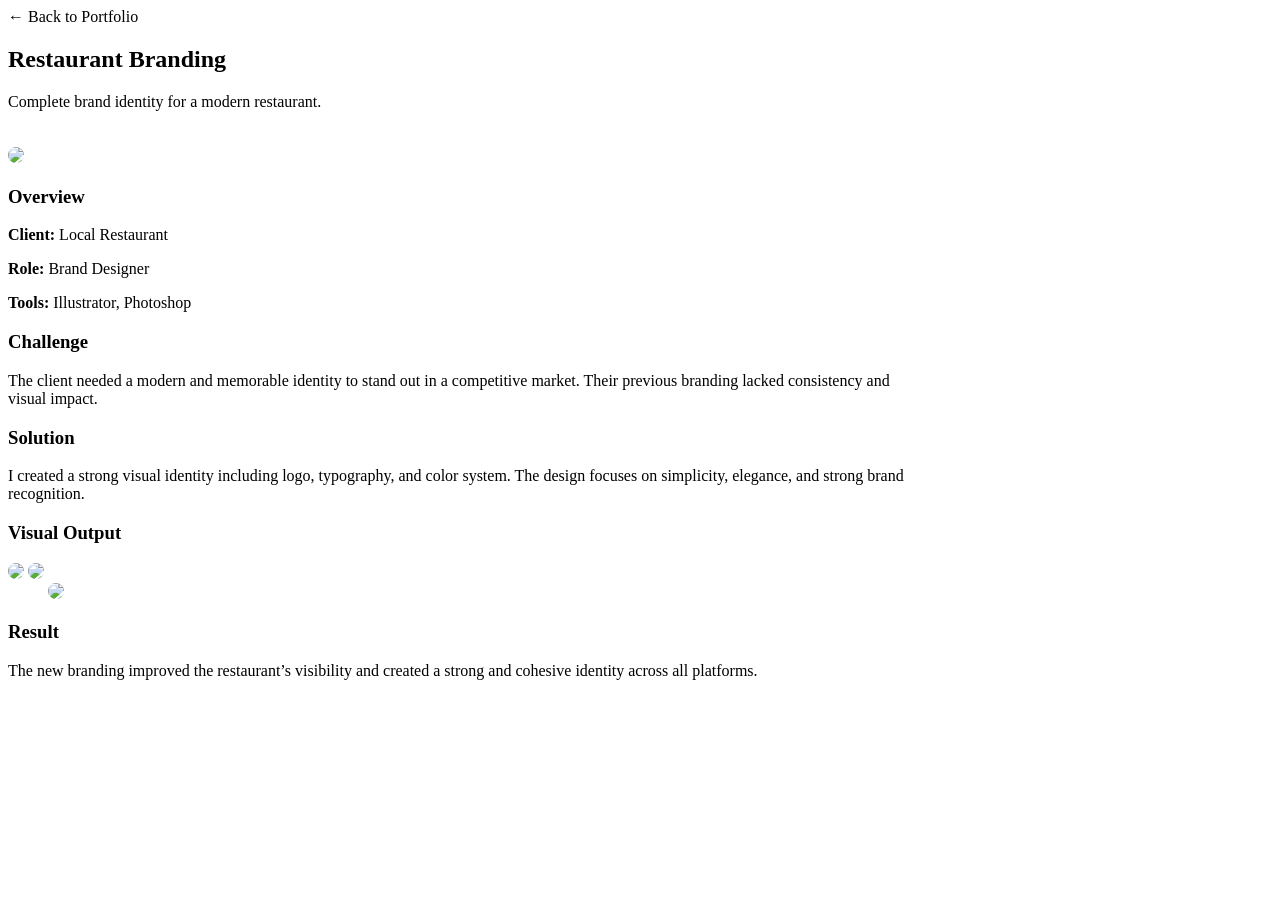
==== projects/project1.html @ 4d296792 "Add files via upload" ====
<!DOCTYPE html>
<html lang="en">
<head>
    <meta charset="UTF-8">
    <meta name="viewport" content="width=device-width, initial-scale=1.0">
    <title>Project | Mohamed AMIRI</title>
    <link rel="stylesheet" href="../style.css">
</head>

<body>

<div class="container" style="grid-template-columns: 1fr; max-width: 900px;">

    <!-- BACK BUTTON -->
    <a href="../index.html" style="
        margin-bottom: 20px;
        display: inline-block;
        text-decoration: none;
        color: var(--primary);
    ">
        ← Back to Portfolio
    </a>

    <!-- HERO -->
    <div class="section">
        <h2 style="margin-top: 0;">Restaurant Branding</h2>
        <p style="color: var(--text-dim);">
            Complete brand identity for a modern restaurant.
        </p>
        <img src="../project1.jpg" style="width:100%; border-radius:15px; margin-top:20px;">
    </div>

    <!-- PROJECT INFO -->
    <div class="section">
        <h3>Overview</h3>
        <p><strong>Client:</strong> Local Restaurant</p>
        <p><strong>Role:</strong> Brand Designer</p>
        <p><strong>Tools:</strong> Illustrator, Photoshop</p>
    </div>

    <!-- PROBLEM -->
    <div class="section">
        <h3>Challenge</h3>
        <p>
            The client needed a modern and memorable identity to stand out in a competitive market.
            Their previous branding lacked consistency and visual impact.
        </p>
    </div>

    <!-- SOLUTION -->
    <div class="section">
        <h3>Solution</h3>
        <p>
            I created a strong visual identity including logo, typography, and color system.
            The design focuses on simplicity, elegance, and strong brand recognition.
        </p>
    </div>

    <!-- VISUALS -->
    <div class="section">
        <h3>Visual Output</h3>

        <img src="../project1-1.jpg" style="width:100%; border-radius:15px; margin-bottom:20px;">
        <img src="../project1-2.jpg" style="width:100%; border-radius:15px; margin-bottom:20px;">
        <img src="../project1-3.jpg" style="width:100%; border-radius:15px;">
    </div>

    <!-- RESULT -->
    <div class="section">
        <h3>Result</h3>
        <p>
            The new branding improved the restaurant’s visibility and created a strong and cohesive identity across all platforms.
        </p>
    </div>

</div>

</body>
</html>
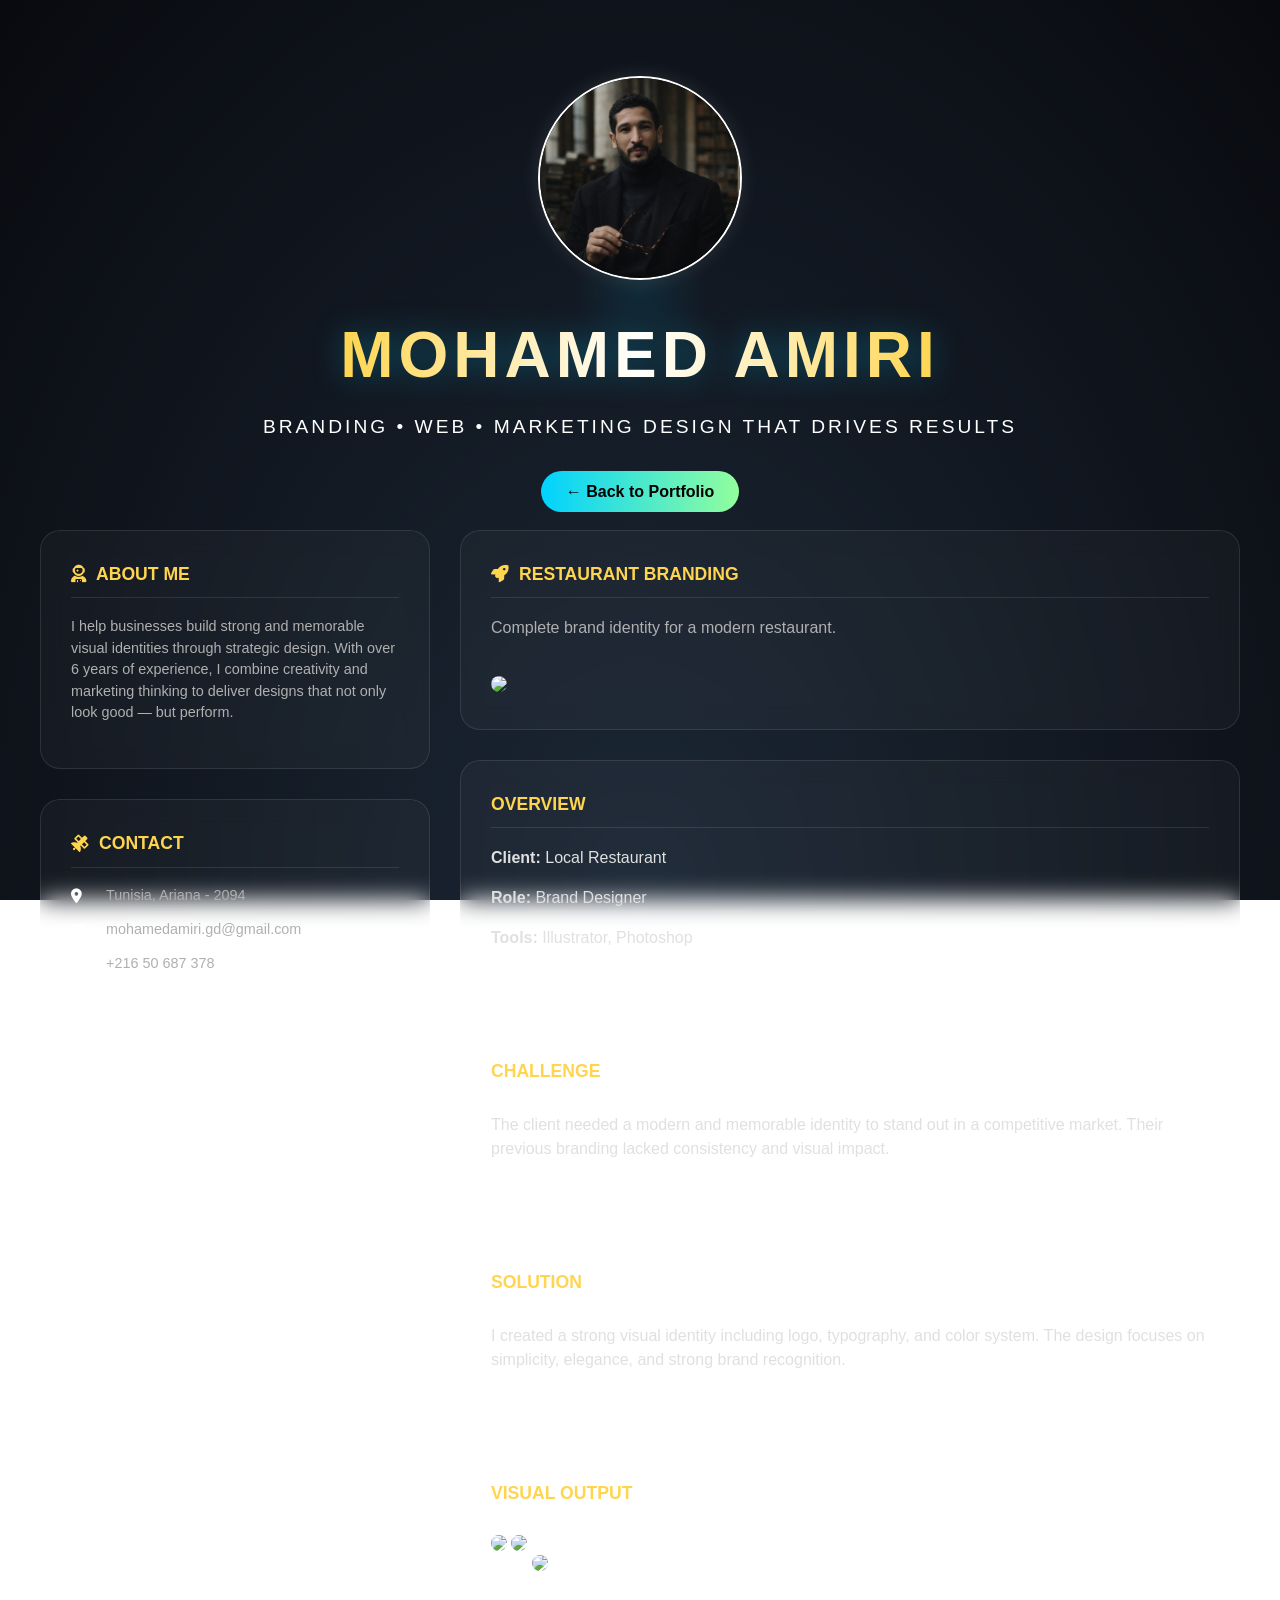
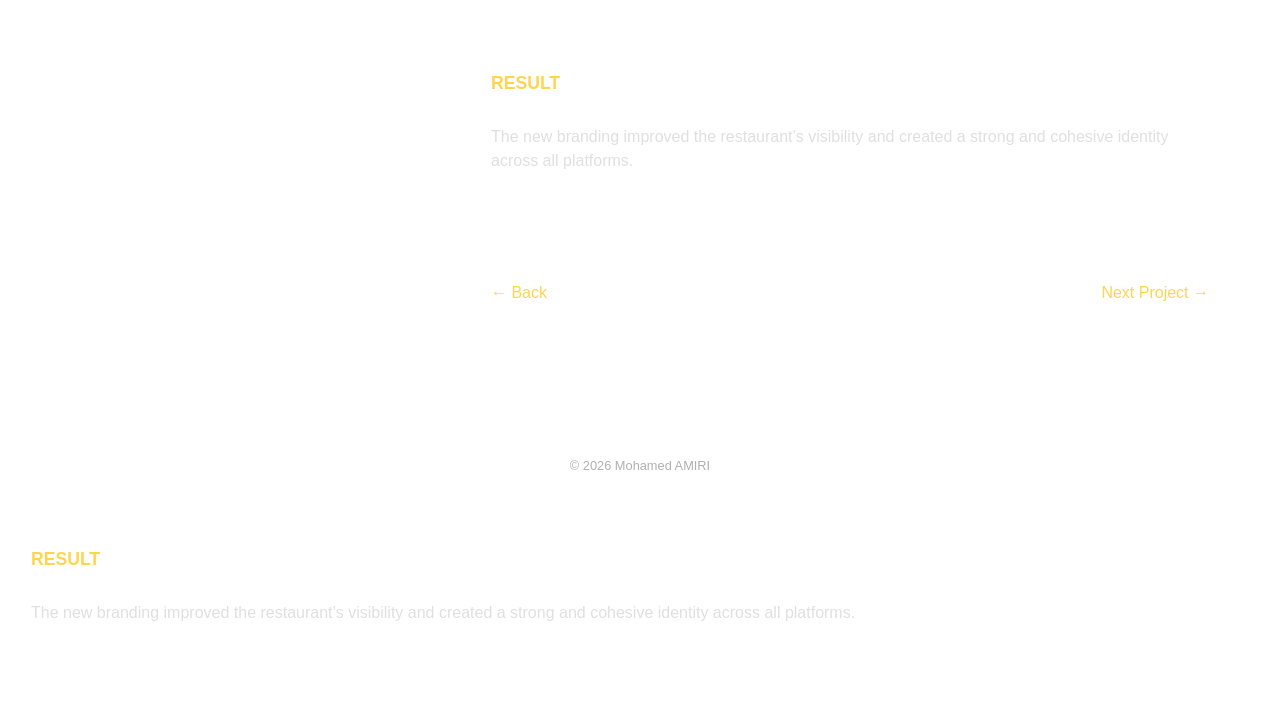
==== commit 2ee70e14: "Update project1.html" ====
--- a/projects/project1.html
+++ b/projects/project1.html
@@ -4,68 +4,136 @@
     <meta charset="UTF-8">
     <meta name="viewport" content="width=device-width, initial-scale=1.0">
     <title>Project | Mohamed AMIRI</title>
-    <link rel="stylesheet" href="../style.css">
+
+    <!-- Icons -->
+    <link rel="stylesheet" href="https://cdnjs.cloudflare.com/ajax/libs/font-awesome/6.4.0/css/all.min.css">
+
+    <!-- ✅ SAME CSS -->
+    <link rel="stylesheet" href="../css/style.css">
 </head>
 
 <body>
 
-<div class="container" style="grid-template-columns: 1fr; max-width: 900px;">
+<!-- SAME BACKGROUND -->
+<div class="stars-container"><div class="stars"></div></div>
 
-    <!-- BACK BUTTON -->
-    <a href="../index.html" style="
-        margin-bottom: 20px;
-        display: inline-block;
-        text-decoration: none;
-        color: var(--primary);
-    ">
-        ← Back to Portfolio
-    </a>
-
-    <!-- HERO -->
-    <div class="section">
-        <h2 style="margin-top: 0;">Restaurant Branding</h2>
-        <p style="color: var(--text-dim);">
-            Complete brand identity for a modern restaurant.
-        </p>
-        <img src="../project1.jpg" style="width:100%; border-radius:15px; margin-top:20px;">
+<header>
+    <div class="profile-pic-container">
+        <img src="../images/amiri.png" alt="Mohamed AMIRI">
     </div>
 
-    <!-- PROJECT INFO -->
-    <div class="section">
-        <h3>Overview</h3>
-        <p><strong>Client:</strong> Local Restaurant</p>
-        <p><strong>Role:</strong> Brand Designer</p>
-        <p><strong>Tools:</strong> Illustrator, Photoshop</p>
+    <h1>MOHAMED AMIRI</h1>
+    <p>Branding • Web • Marketing Design that drives results</p>
+
+    <!-- ✅ BACK BUTTON -->
+    <div style="margin-top: 20px;">
+        <a href="../index.html" style="
+            padding: 12px 25px;
+            border-radius: 30px;
+            background: linear-gradient(to right, #00d2ff, #92fe9d);
+            color: black;
+            text-decoration: none;
+            font-weight: bold;
+        ">
+            ← Back to Portfolio
+        </a>
     </div>
+</header>
 
-    <!-- PROBLEM -->
-    <div class="section">
-        <h3>Challenge</h3>
-        <p>
-            The client needed a modern and memorable identity to stand out in a competitive market.
-            Their previous branding lacked consistency and visual impact.
-        </p>
-    </div>
+<div class="container">
+    
+    <!-- SAME SIDEBAR -->
+    <aside>
 
-    <!-- SOLUTION -->
-    <div class="section">
-        <h3>Solution</h3>
-        <p>
-            I created a strong visual identity including logo, typography, and color system.
-            The design focuses on simplicity, elegance, and strong brand recognition.
-        </p>
-    </div>
+        <div class="section">
+            <h3><i class="fas fa-user-astronaut"></i> About Me</h3>
+            <p style="font-size: 0.9rem; color: var(--text-dim);">
+                I help businesses build strong and memorable visual identities through strategic design.
+                With over 6 years of experience, I combine creativity and marketing thinking to deliver designs that not only look good — but perform.
+            </p>
+        </div>
 
-    <!-- VISUALS -->
-    <div class="section">
-        <h3>Visual Output</h3>
+        <div class="section">
+            <h3><i class="fas fa-satellite"></i> Contact</h3>
+            <div class="contact-item"><i class="fas fa-map-marker-alt"></i> Tunisia, Ariana - 2094</div>
+            <div class="contact-item"><i class="fas fa-envelope"></i> mohamedamiri.gd@gmail.com</div>
+            <div class="contact-item"><i class="fas fa-phone"></i> +216 50 687 378</div>
+        </div>
 
-        <img src="../project1-1.jpg" style="width:100%; border-radius:15px; margin-bottom:20px;">
-        <img src="../project1-2.jpg" style="width:100%; border-radius:15px; margin-bottom:20px;">
-        <img src="../project1-3.jpg" style="width:100%; border-radius:15px;">
-    </div>
+    </aside>
 
-    <!-- RESULT -->
+    <!-- MAIN CONTENT -->
+    <main>
+
+        <!-- PROJECT HEADER -->
+        <div class="section">
+            <h3><i class="fas fa-rocket"></i> Restaurant Branding</h3>
+            <p style="color: var(--text-dim);">
+                Complete brand identity for a modern restaurant.
+            </p>
+
+            <img src="../images/project1.jpg" style="width:100%; border-radius:15px; margin-top:20px;">
+        </div>
+
+        <!-- INFO -->
+        <div class="section">
+            <h3>Overview</h3>
+            <p><strong>Client:</strong> Local Restaurant</p>
+            <p><strong>Role:</strong> Brand Designer</p>
+            <p><strong>Tools:</strong> Illustrator, Photoshop</p>
+        </div>
+
+        <!-- CHALLENGE -->
+        <div class="section">
+            <h3>Challenge</h3>
+            <p>
+                The client needed a modern and memorable identity to stand out in a competitive market.
+                Their previous branding lacked consistency and visual impact.
+            </p>
+        </div>
+
+        <!-- SOLUTION -->
+        <div class="section">
+            <h3>Solution</h3>
+            <p>
+                I created a strong visual identity including logo, typography, and color system.
+                The design focuses on simplicity, elegance, and strong brand recognition.
+            </p>
+        </div>
+
+        <!-- GALLERY -->
+        <div class="section">
+            <h3>Visual Output</h3>
+
+            <img src="../images/project1-1.jpg" style="width:100%; border-radius:15px; margin-bottom:20px;">
+            <img src="../images/project1-2.jpg" style="width:100%; border-radius:15px; margin-bottom:20px;">
+            <img src="../images/project1-3.jpg" style="width:100%; border-radius:15px;">
+        </div>
+
+        <!-- RESULT -->
+        <div class="section">
+            <h3>Result</h3>
+            <p>
+                The new branding improved the restaurant’s visibility and created a strong and cohesive identity across all platforms.
+            </p>
+        </div>
+
+        <!-- ✅ NAVIGATION BETWEEN PROJECTS -->
+        <div class="section" style="display:flex; justify-content:space-between;">
+            <a href="../index.html" style="color: var(--primary); text-decoration:none;">← Back</a>
+            <a href="project2.html" style="color: var(--primary); text-decoration:none;">Next Project →</a>
+        </div>
+
+    </main>
+
+</div>
+
+<footer style="text-align: center; padding: 40px; color: var(--text-dim); font-size: 0.8rem;">
+    © 2026 Mohamed AMIRI
+</footer>
+
+</body>
+</html>    <!-- RESULT -->
     <div class="section">
         <h3>Result</h3>
         <p>
@@ -76,4 +144,4 @@
 </div>
 
 </body>
-</html>+</html>
--- a/css/style.css
+++ b/css/style.css
@@ -0,0 +1,246 @@
+        :root {
+            --primary: #FFD54F;   /* soft yellow */
+            --secondary: #ffffff;
+            --accent: #FFD54F;
+            --space-bg: #ffffff;
+            --glass: rgba(255, 255, 255, 0.03);
+            --glass-border: rgba(255, 255, 255, 0.1);
+            --text-main: #e0e0e0;
+            --text-dim: #b0b0b0;
+        }
+
+        body {
+            margin: 0;
+            font-family: 'Inter', 'Segoe UI', sans-serif;
+            background: var(--space-bg);
+            color: var(--text-main);
+            overflow-x: hidden;
+            line-height: 1.5;
+        }
+
+        /* Arrière-plan étoiles animées */
+        .stars-container {
+            position: fixed;
+            top: 0; left: 0; width: 100%; height: 100%;
+            z-index: -1;
+            background: radial-gradient(ellipse at bottom, #1B2735 0%, #090A0F 100%);
+            overflow: hidden;
+        }
+
+        .stars {
+            width: 200%; height: 200%;
+            background: transparent url('https://s3-us-west-2.amazonaws.com/s.cdpn.io/123163/stars.png') repeat;
+            animation: move-stars 150s linear infinite;
+            opacity: 0.5;
+        }
+
+        @keyframes move-stars {
+            from { transform: translate(0, 0); }
+            to { transform: translate(-50%, -50%); }
+        }
+
+        /* Header Cyberpunk */
+        header {
+            height: 60vh;
+            display: flex;
+            flex-direction: column;
+            justify-content: center;
+            align-items: center;
+            text-align: center;
+            padding: 20px;
+            background: radial-gradient(circle, rgba(0, 210, 255, 0.1) 0%, transparent 10%);
+        }
+
+        .profile-pic-container {
+            position: relative;
+            margin-bottom: 20px;
+        }
+
+        .profile-pic-container img {
+            width: 200px; height: 200px;
+            border-radius: 50%;
+            border: 2px solid var(--secondary);
+            box-shadow: 0 0 20px rgba(255, 255, 255, 0.11);
+            transition: 0.5s;
+        }
+
+        header h1 {
+            font-size: clamp(2rem, 6vw, 4rem);
+            margin: 0;
+            letter-spacing: 5px;
+            background: linear-gradient(to right, var(--primary), var(--secondary), var(--accent));
+            -webkit-background-clip: text;
+            -webkit-text-fill-color: transparent;
+            filter: drop-shadow(0 0 15px rgba(0,210,255,0.3));
+        }
+
+        header p {
+            font-size: 1.2rem;
+            color: var(--secondary);
+            text-transform: uppercase;
+            letter-spacing: 3px;
+            margin-top: 10px;
+        }
+
+        /* Layout Grid */
+        .container {
+            max-width: 1200px;
+            margin: -50px auto 50px;
+            display: grid;
+            grid-template-columns: 1fr 2fr;
+            gap: 30px;
+            padding: 0 20px;
+        }
+
+        .section {
+            background: var(--glass);
+            backdrop-filter: blur(12px);
+            border: 1px solid var(--glass-border);
+            border-radius: 20px;
+            padding: 30px;
+            margin-bottom: 30px;
+            transition: 0.3s;
+        }
+
+        .section:hover {
+            border-color: var(--primary);
+            box-shadow: 0 0 30px rgba(0, 210, 255, 0.1);
+            transform: translateY(-5px);
+        }
+
+        h3 {
+            color: var(--primary);
+            font-size: 1.1rem;
+            text-transform: uppercase;
+            border-bottom: 1px solid var(--glass-border);
+            padding-bottom: 10px;
+            margin-top: 0;
+            display: flex;
+            align-items: center;
+            gap: 10px;
+        }
+
+        /* Contact & Sidebar */
+        .contact-item {
+            display: flex;
+            align-items: center;
+            gap: 15px;
+            margin-bottom: 12px;
+            font-size: 0.9rem;
+            color: var(--text-dim);
+        }
+
+        .contact-item i { color: var(--secondary); width: 20px; }
+
+        /* Skills Progress */
+        .skill-tag {
+            background: rgba(255,255,255,0.05);
+            padding: 5px 12px;
+            border-radius: 15px;
+            display: inline-block;
+            margin: 4px;
+            font-size: 0.85rem;
+            border: 1px solid var(--glass-border);
+        }
+
+        /* Experience Timeline */
+        .exp-item {
+            position: relative;
+            padding-left: 20px;
+            border-left: 1px solid var(--primary);
+            margin-bottom: 30px;
+        }
+
+        .exp-item::before {
+            content: "";
+            position: absolute;
+            left: -5px; top: 0;
+            width: 10px; height: 10px;
+            background: var(--accent);
+            border-radius: 50%;
+            box-shadow: 0 0 10px var(--accent);
+        }
+
+        .exp-date { color: var(--secondary); font-size: 0.8rem; font-weight: bold; }
+        .exp-company { color: var(--primary); font-weight: bold; margin: 5px 0; }
+        .exp-desc { font-size: 0.9rem; color: var(--text-dim); margin-top: 8px; }
+
+        /* Responsive */
+        @media (max-width: 900px) {
+            .container { grid-template-columns: 1fr; margin-top: 20px; }
+            header { height: auto; padding: 60px 20px; }
+        }
+
+
+        /* Galerie parfaitement alignée */
+.gallery-grid {
+    display: grid;
+    grid-template-columns: repeat(2, 1fr); /* 2 colonnes pour rester dans la largeur */
+    gap: 20px;
+    margin-top: 10px;
+}
+
+.project-card {
+    position: relative;
+    border-radius: 15px;
+    overflow: hidden;
+    height: 180px; /* Hauteur fixe pour l'uniformité */
+    border: 1px solid var(--glass-border);
+    background: rgba(0,0,0,0.2);
+}
+
+.project-card img {
+    width: 100%;
+    height: 100%;
+    object-fit: cover;
+    transition: transform 0.5s ease;
+}
+
+.project-info {
+    position: absolute;
+    inset: 0;
+    background: linear-gradient(to top, rgba(0, 210, 255, 0.9), transparent);
+    display: flex;
+    flex-direction: column;
+    justify-content: flex-end;
+    padding: 15px;
+    opacity: 0;
+    transition: opacity 0.3s ease;
+}
+
+.project-card:hover .project-info {
+    opacity: 1;
+}
+
+.project-card:hover img {
+    transform: scale(1.1);
+}
+
+.project-info h4 {
+    margin: 0;
+    font-size: 0.9rem;
+    color: #fff;
+    text-transform: uppercase;
+    letter-spacing: 1px;
+}
+
+.project-info span {
+    font-size: 0.7rem;
+    color: #fff;
+    opacity: 0.8;
+}
+
+/* Responsive Galerie */
+@media (max-width: 600px) {
+    .gallery-grid {
+        grid-template-columns: 1fr;
+    }
+}
+
+
+.project-card {
+    display: block;
+    text-decoration: none;
+    color: inherit;
+    cursor: pointer;
+}
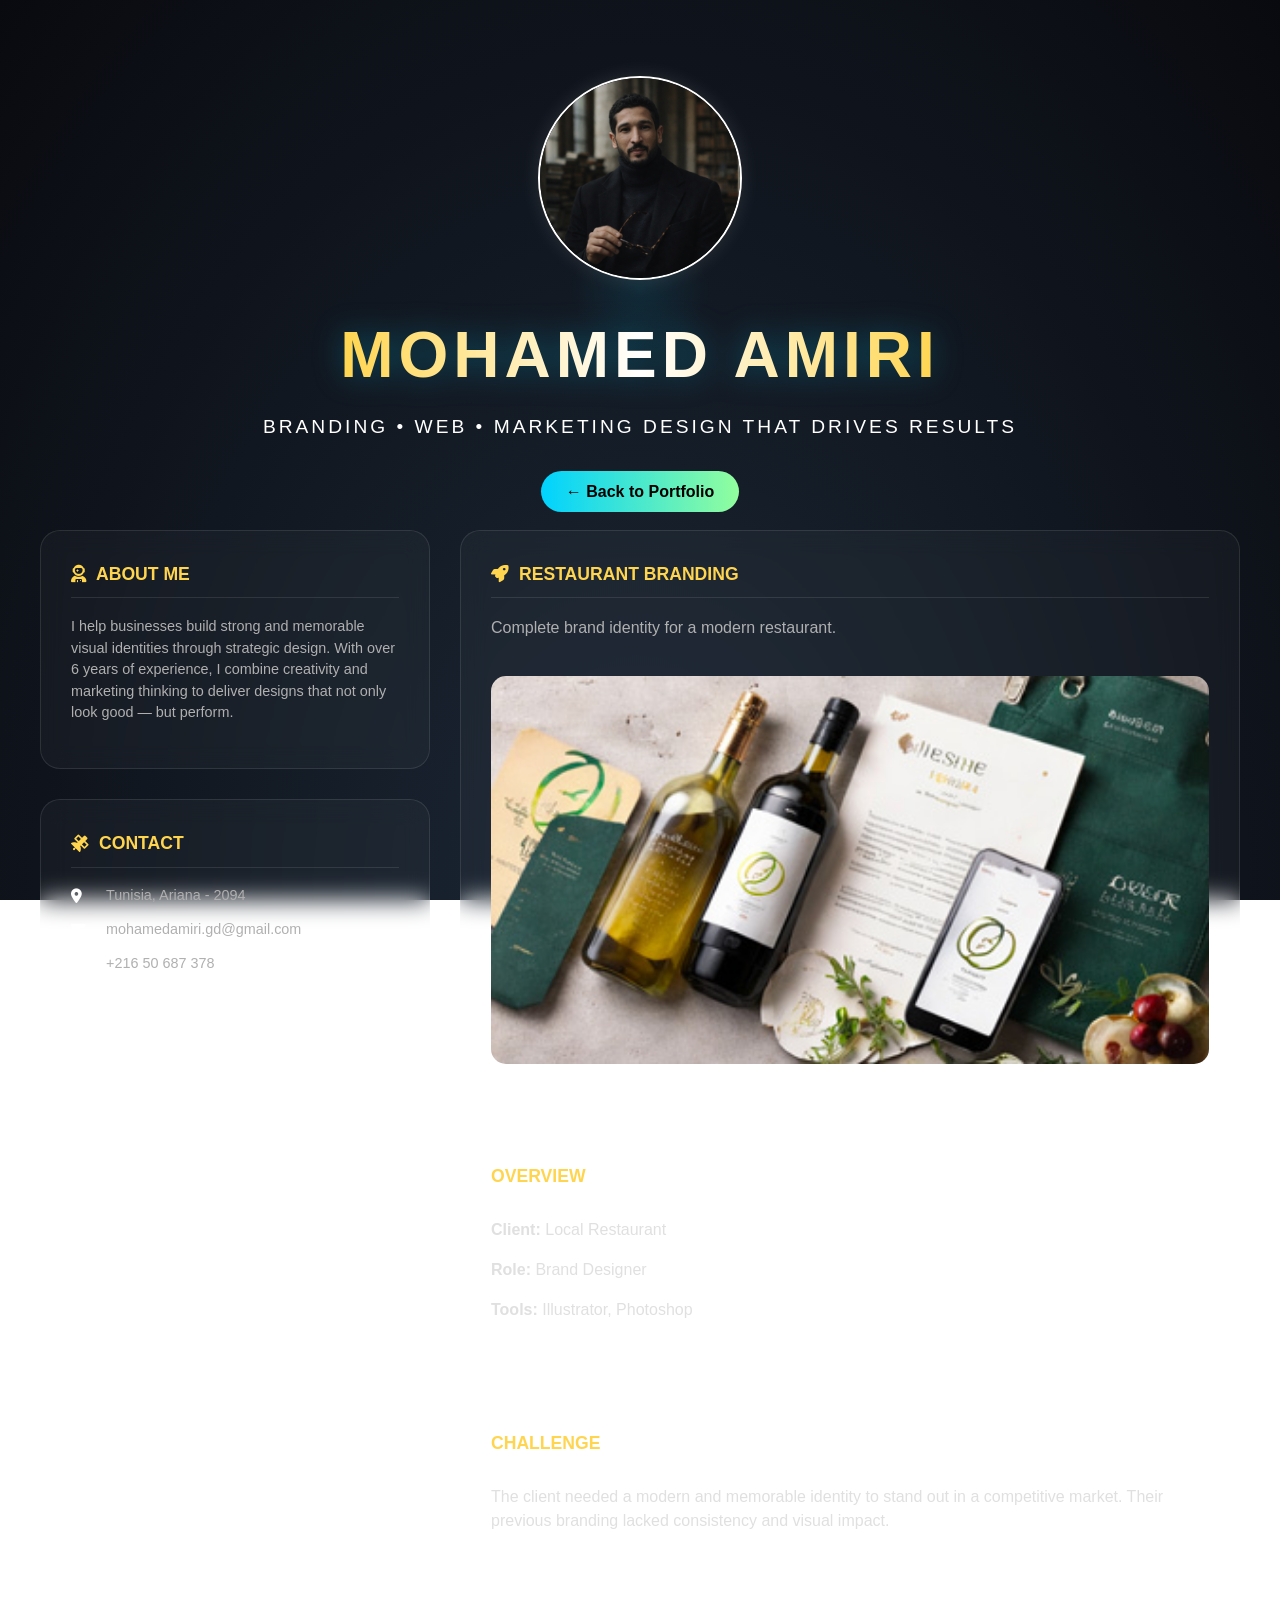
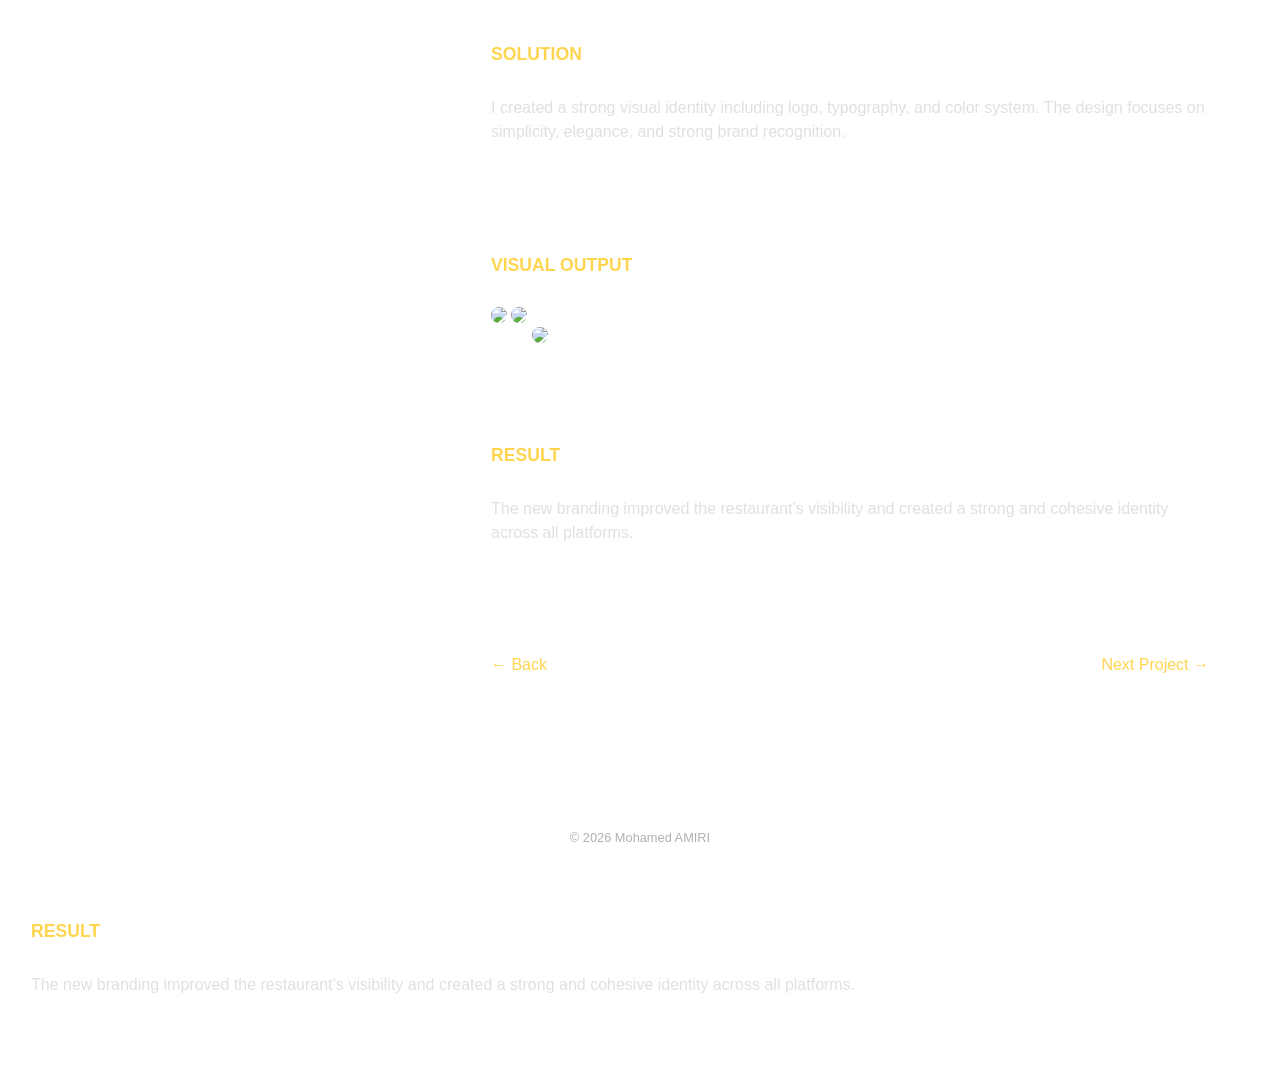
==== commit 91cef61a: "Update project1.html" ====
--- a/projects/project1.html
+++ b/projects/project1.html
@@ -72,7 +72,7 @@
                 Complete brand identity for a modern restaurant.
             </p>
 
-            <img src="../images/project1.jpg" style="width:100%; border-radius:15px; margin-top:20px;">
+            <img src="../images/restaurant-branding.jpg" style="width:100%; border-radius:15px; margin-top:20px;">
         </div>
 
         <!-- INFO -->
